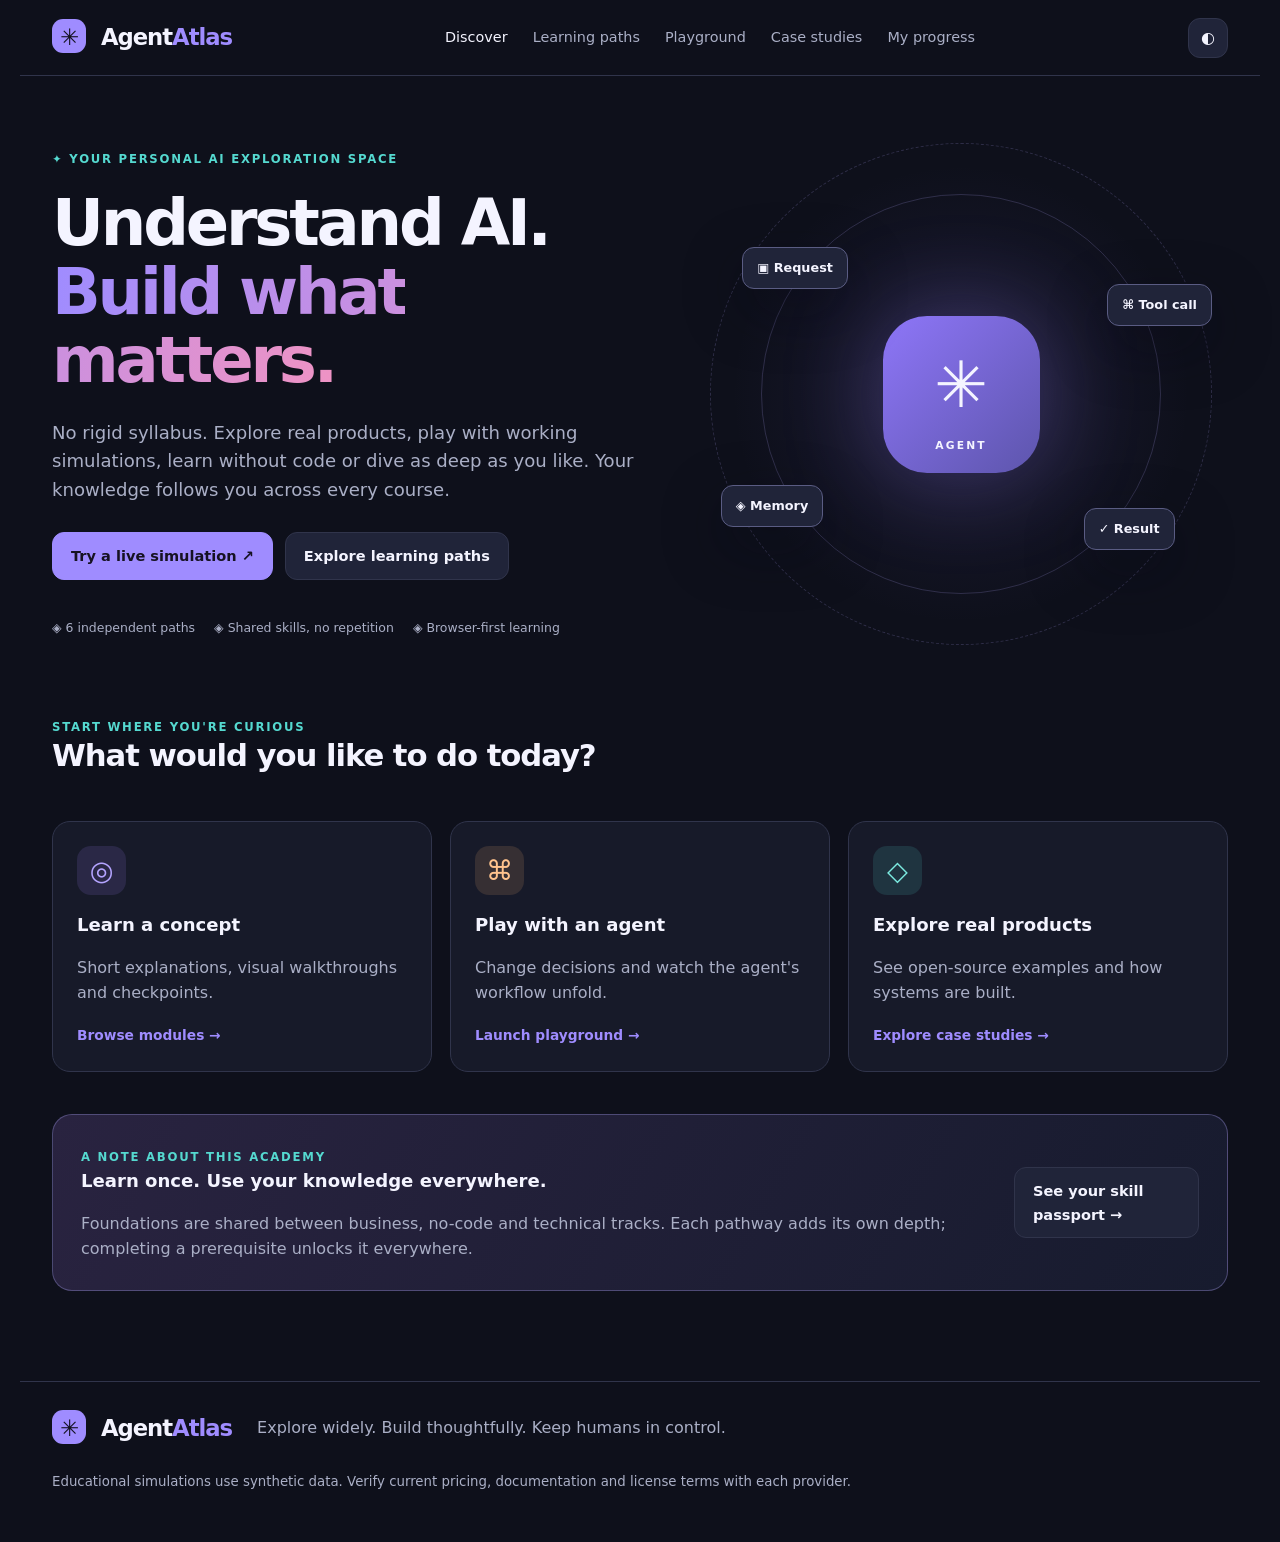
==== academy/index.html @ e8c8a623 "Import Agent Atlas six tracks and complete F-AGENT lesson with simulator, 10-question quiz, and prog" ====
<!doctype html>
<html lang="en">
<head>
  <meta charset="utf-8"><meta name="viewport" content="width=device-width, initial-scale=1">
  <meta name="description" content="Explore, learn and build AI agents through real-world cases and interactive labs.">
  <title>Agent Atlas — Your AI Learning Academy</title>
  <link rel="stylesheet" href="styles.css">
</head>
<body>
  <header class="topbar"><a class="brand" href="#home"><span class="brand-icon">✳</span> Agent<span class="accent">Atlas</span></a><nav aria-label="Main navigation"><a href="#home" data-nav="home">Discover</a><a href="#paths" data-nav="paths">Learning paths</a><a href="#playground" data-nav="playground">Playground</a><a href="#cases" data-nav="cases">Case studies</a><a href="#progress" data-nav="progress">My progress</a></nav><button id="theme-toggle" class="icon-button" aria-label="Toggle theme">◐</button></header>
  <main>
    <section id="home" class="page active" aria-labelledby="hero-title">
      <div class="hero"><div><div class="eyebrow">✦ YOUR PERSONAL AI EXPLORATION SPACE</div><h1 id="hero-title">Understand AI.<br><span class="gradient-text">Build what matters.</span></h1><p class="hero-copy">No rigid syllabus. Explore real products, play with working simulations, learn without code or dive as deep as you like. Your knowledge follows you across every course.</p><div class="actions"><a class="btn primary" href="#playground">Try a live simulation ↗</a><a class="btn secondary" href="#paths">Explore learning paths</a></div><div class="hero-meta"><span>◈ 6 independent paths</span><span>◈ Shared skills, no repetition</span><span>◈ Browser-first learning</span></div></div><div class="hero-art" aria-label="Illustration of agent request, decision, tool and result"><div class="orbit orbit-1"></div><div class="orbit orbit-2"></div><div class="core">✳<small>AGENT</small></div><span class="orbit-chip chip-a">▣ Request</span><span class="orbit-chip chip-b">⌘ Tool call</span><span class="orbit-chip chip-c">✓ Result</span><span class="orbit-chip chip-d">◈ Memory</span></div></div>
      <div class="section-heading"><div><div class="eyebrow">START WHERE YOU'RE CURIOUS</div><h2>What would you like to do today?</h2></div></div><div class="feature-grid"><a href="#paths" class="feature-card"><span class="feature-icon purple">◎</span><h3>Learn a concept</h3><p>Short explanations, visual walkthroughs and checkpoints.</p><span class="card-link">Browse modules →</span></a><a href="#playground" class="feature-card"><span class="feature-icon orange">⌘</span><h3>Play with an agent</h3><p>Change decisions and watch the agent's workflow unfold.</p><span class="card-link">Launch playground →</span></a><a href="#cases" class="feature-card"><span class="feature-icon teal">◇</span><h3>Explore real products</h3><p>See open-source examples and how systems are built.</p><span class="card-link">Explore case studies →</span></a></div>
      <div class="callout"><div><span class="eyebrow">A NOTE ABOUT THIS ACADEMY</span><h3>Learn once. Use your knowledge everywhere.</h3><p>Foundations are shared between business, no-code and technical tracks. Each pathway adds its own depth; completing a prerequisite unlocks it everywhere.</p></div><a class="btn secondary" href="#progress">See your skill passport →</a></div>
    </section>
    <section id="paths" class="page" aria-labelledby="paths-title"><div class="page-intro"><div class="eyebrow">YOUR JOURNEY, YOUR RULES</div><h1 id="paths-title">Choose a learning path</h1><p>Courses are independent and vary in length. Start with Foundations, then follow whatever sparks your curiosity. Shared modules automatically carry over.</p><a class="btn secondary" href="books/STUDY-PLAN.html">Open the self-paced study planner →</a></div><div id="paths-grid" class="path-grid"></div><div class="section-heading"><div><div class="eyebrow">REUSABLE BUILDING BLOCKS</div><h2>Skill library</h2><p>Each shared skill is completed only once.</p></div><select id="module-filter" aria-label="Filter modules"><option value="all">All topics</option><option value="foundation">Foundation</option><option value="business">Business</option><option value="nocode">No-code</option><option value="technical">Technical</option></select></div><div id="module-grid" class="module-grid"></div></section>
    <section id="lesson" class="page" aria-labelledby="lesson-title"><button class="text-button" id="lesson-back">← All learning paths</button><div id="lesson-content"></div></section>
    <section id="playground" class="page" aria-labelledby="playground-title"><div class="page-intro"><div class="eyebrow">HANDS-ON · ZERO SETUP</div><h1 id="playground-title">The Agent Playground</h1><p>Run a simulated agent, inspect every decision and try to break its behavior. Everything here runs in your browser with synthetic data—no model or external API is called.</p></div><div class="playground-layout"><div class="lab-panel"><div class="panel-top"><span class="dot"></span> INTERACTIVE LAB 01 <span class="pill">SIMULATION</span></div><h2>Inside an agent's mind</h2><p>Pick a mission and step through the decision loop.</p><label for="scenario">Choose a real-world task</label><select id="scenario"><option value="etl">Investigate yesterday's ETL failures</option><option value="expenses">Organize receipts into expense categories</option><option value="market">Research a new app opportunity</option></select><div class="controls"><button class="btn primary" id="next-step">Next decision →</button><button class="btn secondary" id="reset-sim">Reset</button><button class="btn secondary" id="auto-sim">Run all</button></div><div class="stat-line"><span>Step <strong id="step-count">0 / 5</strong></span><span>Estimated model calls: <strong id="model-count">0</strong></span></div><div class="simulation-flow" id="simulation-flow"><div class="flow-node">👤 Request</div><div class="flow-node">✳ Decide</div><div class="flow-node">⌘ Tool</div><div class="flow-node">◈ Observe</div><div class="flow-node">✓ Answer</div></div><div id="sim-explanation" class="result-box" aria-live="polite">Press <strong>Next decision</strong> to inspect the first step.</div></div><div class="lab-panel trace-panel"><div class="panel-top">EXECUTION TRACE <span class="pill">TRANSPARENT</span></div><h3>What happened?</h3><div id="trace" class="trace-log" aria-live="polite"><p class="muted">Your agent's decisions will appear here.</p></div><div class="lab-note"><strong>Important:</strong> The model suggests an action, but the host application validates and executes it. A real agent should use permissions, timeouts and a maximum number of steps.</div></div></div><div class="section-heading"><div><h2>Challenge yourself</h2><p>Answer and get immediate feedback.</p></div></div><div id="challenge" class="challenge"></div></section>
    <section id="cases" class="page" aria-labelledby="cases-title"><div class="page-intro"><div class="eyebrow">LEARN FROM WHAT ALREADY EXISTS</div><h1 id="cases-title">Real-world case studies</h1><p>Explore actual open-source projects, inspect their architecture and compare approaches. Links lead to original repositories and documentation. These case-study summaries are learning guides, not claims of hands-on audits.</p></div><div id="case-grid" class="case-grid"></div><div class="callout"><div><span class="eyebrow">CASE STUDY EXERCISE</span><h3>Try the 15-minute architecture detective challenge</h3><p>Open one project. Find its entry point, tool definitions and state storage. Sketch how data travels from a user request to an answer.</p></div><button class="btn secondary" id="copy-checklist">Copy checklist ↗</button></div></section>
    <section id="progress" class="page" aria-labelledby="progress-title"><div class="page-intro"><div class="eyebrow">YOUR LEARNING PASSPORT</div><h1 id="progress-title">Every skill counts.</h1><p>Complete quizzes and mark hands-on work as finished. Your progress is saved locally in this browser; it is not yet synchronized between devices.</p></div><div class="progress-summary"><div><span class="eyebrow">YOUR EXPERIENCE</span><div class="big-number" id="xp">0 <small>XP</small></div><div class="progress-bar"><span id="xp-fill"></span></div><p id="progress-caption" class="muted">Your journey starts here.</p></div><div class="achievement-art">🏆</div></div><h2>Course trophies</h2><div id="trophy-grid" class="trophy-grid"></div><h2>Completed modules</h2><div id="completed-list" class="completion-list"></div><button class="text-button danger" id="clear-progress">Reset local progress</button></section>
  </main><footer><div class="brand"><span class="brand-icon">✳</span> Agent<span class="accent">Atlas</span></div><p>Explore widely. Build thoughtfully. Keep humans in control.</p><small>Educational simulations use synthetic data. Verify current pricing, documentation and license terms with each provider.</small></footer>
  <script src="data.js"></script><script src="app.js"></script>
</body></html>
---- academy/styles.css ----
:root{--bg:#0e101b;--surface:#171a29;--surface2:#202439;--line:#30344b;--text:#f4f4ff;--muted:#aaafc6;--accent:#9f8cff;--accent2:#55d9d0;--pink:#ef93c4;--shadow:0 20px 60px #07081766;font:16px/1.6 Inter,ui-sans-serif,system-ui,-apple-system,Segoe UI,sans-serif;color-scheme:dark}*{box-sizing:border-box}html{scroll-behavior:smooth}body{margin:0;background:var(--bg);color:var(--text)}a{color:inherit;text-decoration:none}button,select{font:inherit}button{cursor:pointer}h1,h2,h3,p{margin-top:0}h1{font-size:clamp(2.5rem,5vw,4.7rem);line-height:1.07;letter-spacing:-.05em}h2{font-size:clamp(1.5rem,2.4vw,2.3rem);line-height:1.2;letter-spacing:-.035em}h3{font-size:1.13rem;line-height:1.3}p{color:var(--muted)}.topbar{height:76px;display:flex;align-items:center;justify-content:space-between;gap:20px;max-width:1240px;margin:auto;padding:0 32px;border-bottom:1px solid var(--line)}.brand{font-size:1.42rem;font-weight:800;letter-spacing:-.045em;white-space:nowrap}.brand-icon{display:inline-grid;place-items:center;width:34px;height:34px;border-radius:11px;background:var(--accent);color:#141221;margin-right:8px}.accent{color:var(--accent)}nav{display:flex;gap:25px;align-items:center}nav a{font-size:.9rem;color:var(--muted);transition:.15s}nav a:hover,nav a.selected{color:var(--text)}.icon-button{background:var(--surface2);border:1px solid var(--line);color:var(--text);border-radius:12px;width:40px;height:40px}.page{display:none;max-width:1240px;margin:auto;padding:38px 32px 90px;min-height:65vh}.page.active{display:block}.hero{display:grid;grid-template-columns:1.06fr .94fr;gap:40px;align-items:center;min-height:560px}.hero h1{margin:20px 0 24px}.eyebrow{color:var(--accent2);letter-spacing:.15em;text-transform:uppercase;font-size:.73rem;font-weight:800}.gradient-text{background:linear-gradient(100deg,var(--accent),var(--pink));-webkit-background-clip:text;background-clip:text;color:transparent}.hero-copy{font-size:1.13rem;max-width:600px}.actions,.controls{display:flex;gap:12px;flex-wrap:wrap;margin:27px 0}.btn{border:1px solid var(--line);border-radius:12px;padding:11px 18px;font-weight:700;font-size:.91rem;display:inline-flex;align-items:center;justify-content:center;gap:8px;transition:transform .15s,background .15s}.btn:hover,.feature-card:hover,.module-card:hover{transform:translateY(-2px)}.btn.primary{background:var(--accent);border-color:var(--accent);color:#161222}.btn.secondary{background:var(--surface2);color:var(--text)}.hero-meta{display:flex;flex-wrap:wrap;gap:19px;color:var(--muted);font-size:.78rem;margin-top:38px}.hero-art{height:460px;position:relative;display:grid;place-items:center;background:radial-gradient(circle,#6e59c125,transparent 65%)}.orbit{position:absolute;width:75%;aspect-ratio:1;border-radius:50%;border:1px solid #7b74b04b}.orbit-2{width:94%;border-style:dashed;animation:spin 65s linear infinite}.core{width:157px;height:157px;border-radius:44px;background:linear-gradient(135deg,#8e76f8,#5d55ac);box-shadow:0 0 100px #9984ff55;display:flex;flex-direction:column;align-items:center;justify-content:center;font-size:4rem;font-weight:800;z-index:1}.core small{font-size:.67rem;letter-spacing:.2em}.orbit-chip{position:absolute;padding:10px 14px;background:var(--surface2);border:1px solid #5a5c83;border-radius:12px;box-shadow:var(--shadow);font-size:.8rem;font-weight:700;z-index:2}.chip-a{top:18%;left:9%}.chip-b{top:26%;right:3%}.chip-c{bottom:16%;right:10%}.chip-d{bottom:21%;left:5%}@keyframes spin{to{transform:rotate(360deg)}}.section-heading{display:flex;align-items:end;justify-content:space-between;gap:18px;margin:44px 0 22px}.feature-grid,.path-grid,.module-grid,.case-grid,.trophy-grid{display:grid;gap:18px}.feature-grid{grid-template-columns:repeat(3,1fr)}.feature-card,.path-card,.module-card,.case-card,.trophy-card{display:block;background:var(--surface);border:1px solid var(--line);border-radius:18px;padding:24px;transition:transform .15s,border-color .15s}.feature-card:hover,.path-card:hover,.module-card:hover{border-color:var(--accent)}.feature-icon{display:inline-grid;place-items:center;width:49px;height:49px;font-size:1.7rem;border-radius:14px;margin-bottom:18px}.purple{background:#9d87fd23;color:#b4a4ff}.orange{background:#f9b67522;color:#ffc38e}.teal{background:#55d9d022;color:#7ceae0}.card-link{color:var(--accent);font-size:.86rem;font-weight:700}.callout{display:flex;align-items:center;justify-content:space-between;gap:28px;border:1px solid #7771ac88;border-radius:20px;background:linear-gradient(120deg,#292340,#171b2e);padding:28px;margin-top:42px}.callout p{margin-bottom:0}.page-intro{max-width:770px;margin:30px 0 36px}.page-intro h1{font-size:clamp(2.4rem,4vw,3.7rem);margin:12px 0}.path-grid{grid-template-columns:repeat(3,1fr)}.path-top{display:flex;justify-content:space-between;gap:8px;align-items:center}.path-emoji{font-size:2rem}.pill{display:inline-flex;align-items:center;background:#9382ee27;color:#c2b7ff;border:1px solid #877ac94b;border-radius:100px;padding:3px 9px;font-size:.68rem;font-weight:800;letter-spacing:.03em}.path-card h3{margin-top:17px}.path-card p{min-height:72px}.meta{font-size:.8rem;color:var(--muted);margin:13px 0}.module-grid{grid-template-columns:repeat(3,1fr)}.module-card{padding:19px;text-align:left;color:inherit;cursor:pointer}.module-card h3{margin:8px 0}.module-card p{font-size:.88rem}.module-card .status{font-size:.75rem;color:var(--accent2)}select{background:var(--surface2);border:1px solid var(--line);border-radius:10px;padding:12px;color:var(--text);max-width:100%}.text-button{border:0;background:transparent;color:var(--accent);padding:0;font-weight:700;margin-bottom:20px}.lesson-shell{display:grid;grid-template-columns:minmax(0,1fr) 270px;gap:30px}.lesson-body,.lesson-aside,.lab-panel{background:var(--surface);border:1px solid var(--line);border-radius:18px;padding:28px}.lesson-body h1{font-size:2.6rem}.lesson-body h2{font-size:1.6rem;margin:35px 0 14px}.lesson-body ul{color:var(--muted)}.lesson-body li{margin-bottom:9px}.lesson-aside{align-self:start;position:sticky;top:15px}.lesson-aside .btn{width:100%;margin:8px 0}.diagram{display:grid;grid-template-columns:repeat(5,1fr);gap:9px;margin:25px 0}.diagram div{padding:15px 7px;text-align:center;background:var(--surface2);border:1px solid var(--line);border-radius:12px;font-size:.8rem}.lesson-quiz{margin-top:30px;padding:20px;background:var(--surface2);border-radius:15px}.option{display:block;width:100%;text-align:left;margin:8px 0;border:1px solid var(--line);background:var(--surface);color:var(--text);padding:12px;border-radius:10px}.option:hover{border-color:var(--accent)}.feedback{padding:13px;margin-top:12px;border-radius:9px;background:#51b7a31c;color:var(--accent2)}.feedback.error{background:#ee8e8e14;color:#f6adad}.playground-layout{display:grid;grid-template-columns:1.1fr .9fr;gap:22px}.panel-top{display:flex;align-items:center;gap:8px;font-size:.7rem;font-weight:800;letter-spacing:.12em;color:var(--muted);margin-bottom:22px}.panel-top .pill{margin-left:auto}.dot{width:8px;height:8px;background:var(--accent2);border-radius:50%}.lab-panel label{display:block;font-weight:700;margin-bottom:7px}.lab-panel select{width:100%}.stat-line{display:flex;justify-content:space-between;font-size:.83rem;color:var(--muted)}.simulation-flow{display:grid;grid-template-columns:repeat(5,1fr);gap:7px;margin:20px 0}.flow-node{min-height:78px;display:grid;place-items:center;text-align:center;background:var(--surface2);border:1px solid var(--line);padding:8px;border-radius:9px;font-size:.77rem}.flow-node.done{background:#5cc6b51c;border-color:var(--accent2)}.flow-node.current{background:#a58aff33;border-color:var(--accent)}.result-box,.lab-note{padding:17px;border-radius:12px;background:var(--surface2);color:var(--muted);font-size:.91rem}.trace-log{height:365px;overflow:auto;background:#0a0d18;border:1px solid var(--line);padding:17px;border-radius:13px;font-family:ui-monospace,SFMono-Regular,monospace;font-size:.77rem}.trace-entry{border-left:2px solid var(--accent);padding:2px 0 9px 13px;margin-bottom:13px;white-space:pre-wrap;overflow-wrap:anywhere}.trace-entry b{color:var(--accent2)}.lab-note{margin-top:18px}.muted{color:var(--muted)}.challenge{max-width:780px;background:var(--surface);padding:25px;border-radius:16px;border:1px solid var(--line)}.case-grid{grid-template-columns:repeat(3,1fr)}.case-card .case-icon{font-size:2rem}.case-card a{color:var(--accent);font-weight:700}.case-card ul{padding-left:20px;color:var(--muted);font-size:.85rem}.progress-summary{display:flex;justify-content:space-between;align-items:center;background:linear-gradient(120deg,#332a61,var(--surface));padding:35px;border-radius:22px;margin-bottom:40px}.big-number{font-size:3.5rem;font-weight:800}.big-number small{font-size:1rem}.progress-bar{width:300px;max-width:75vw;background:#ffffff22;height:10px;border-radius:50px;overflow:hidden}.progress-bar span{display:block;background:var(--accent2);height:100%;width:0}.achievement-art{font-size:6rem}.trophy-grid{grid-template-columns:repeat(3,1fr);margin-bottom:30px}.trophy-card{text-align:center}.trophy-card .trophy{font-size:3rem;filter:grayscale(1);opacity:.45}.trophy-card.earned .trophy{filter:none;opacity:1}.completion-list{margin:15px 0 25px}.completion-list p{padding:12px;border:1px solid var(--line);border-radius:9px}.danger{color:#ec9898}footer{border-top:1px solid var(--line);max-width:1240px;margin:auto;padding:28px 32px 50px;display:flex;align-items:center;gap:25px;flex-wrap:wrap}footer p{margin:0}footer small{color:var(--muted)}body.light{--bg:#f6f5ff;--surface:#fff;--surface2:#eeebfa;--line:#ddd9ed;--text:#1c2033;--muted:#575c71;--accent:#6451cd;--accent2:#15857b;--pink:#a73f8a;color-scheme:light}body.light .trace-log{background:#f4f3fa}body.light .callout{background:linear-gradient(120deg,#ede8fc,#f5f4ff)}@media(max-width:900px){nav{gap:12px;overflow:auto}.topbar{padding:0 16px}.topbar nav a{white-space:nowrap}.hero{grid-template-columns:1fr}.hero-art{height:300px}.path-grid,.module-grid,.case-grid{grid-template-columns:repeat(2,1fr)}.lesson-shell,.playground-layout{grid-template-columns:1fr}.lesson-aside{position:static}}@media(max-width:600px){.topbar{height:auto;padding:15px;align-items:start;flex-wrap:wrap}.topbar nav{order:3;width:100%;padding-bottom:4px}.page{padding:25px 17px 65px}.hero{min-height:auto;gap:0}.hero-art{height:280px}.core{width:115px;height:115px;font-size:3rem}.hero-meta{gap:8px}.feature-grid,.path-grid,.module-grid,.case-grid,.trophy-grid{grid-template-columns:1fr}.callout{display:block}.callout .btn{margin-top:18px}.section-heading{display:block}.simulation-flow,.diagram{grid-template-columns:repeat(3,1fr)}.lesson-body,.lab-panel{padding:18px}.progress-summary{padding:22px}.achievement-art{font-size:3rem}}
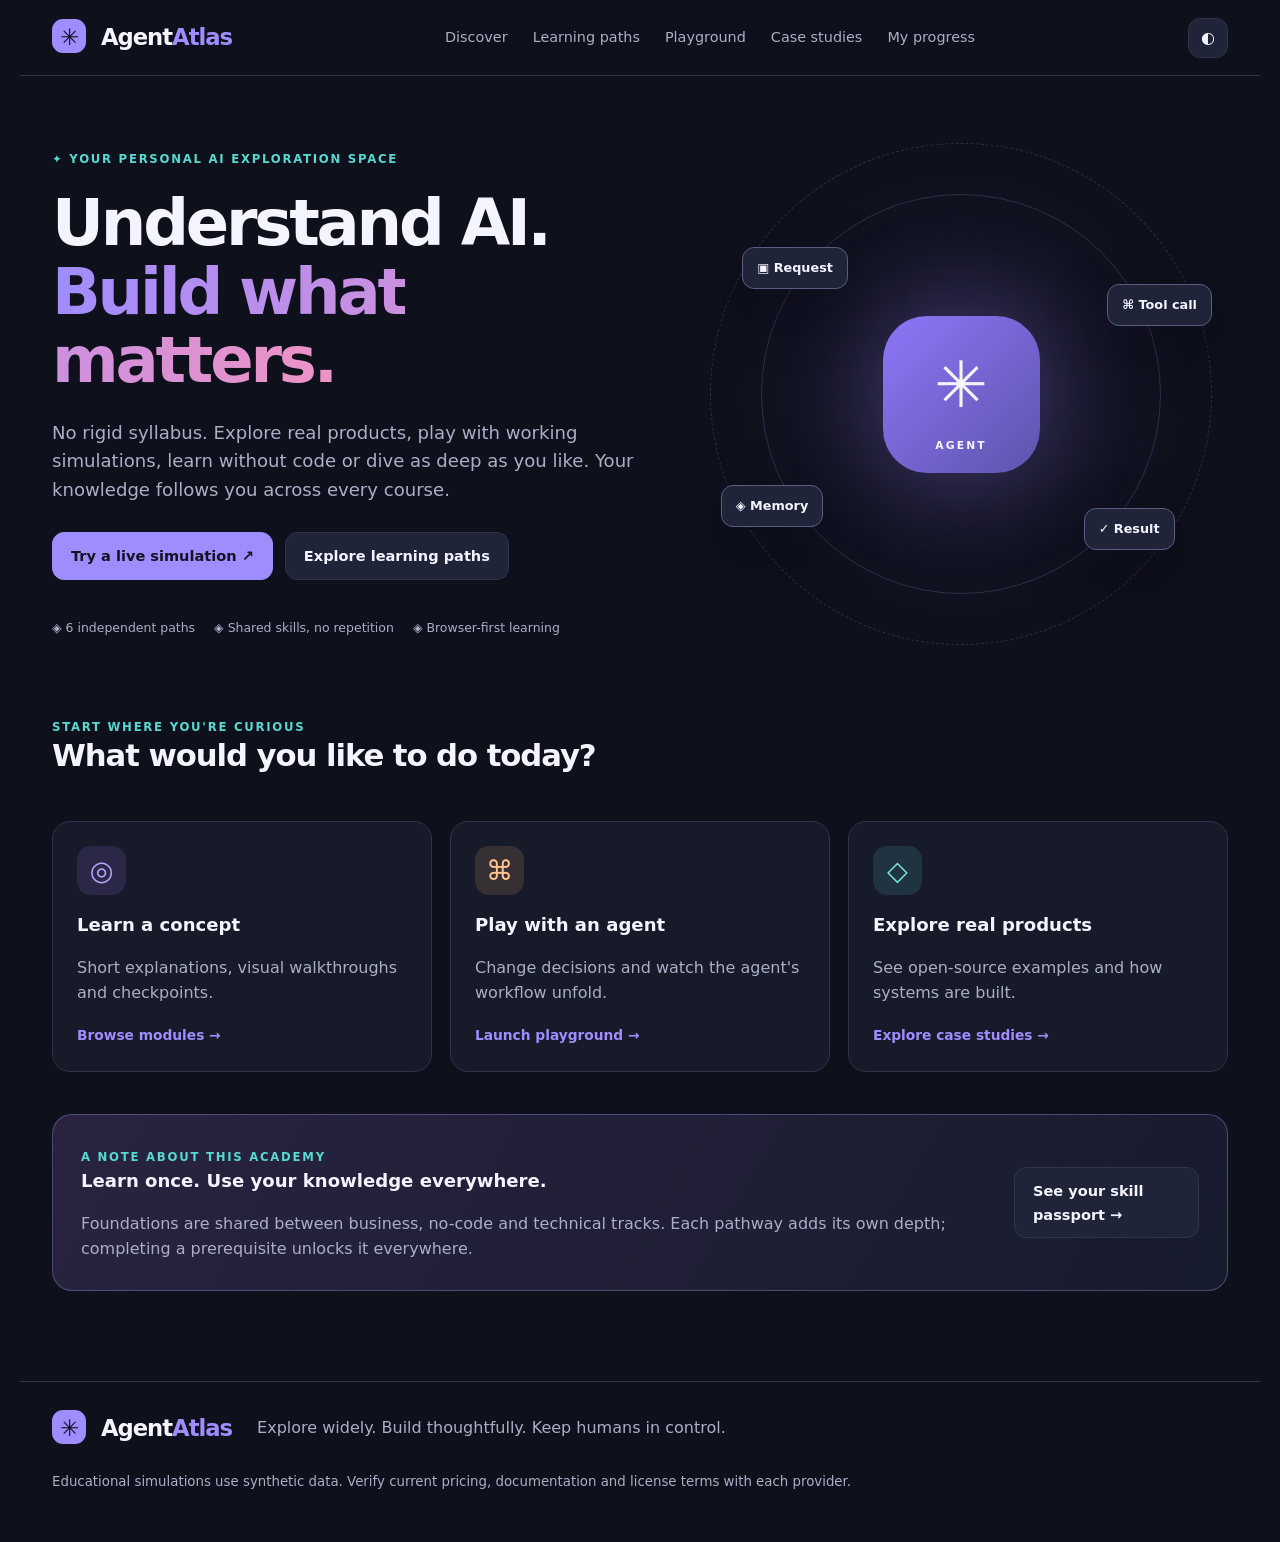
==== commit 3ac96af1: "Move checkpoints into courses and add lesson-to-revision Next navigation" ====
--- a/academy/index.html
+++ b/academy/index.html
@@ -5,6 +5,7 @@
   <meta name="description" content="Explore, learn and build AI agents through real-world cases and interactive labs.">
   <title>Agent Atlas — Your AI Learning Academy</title>
   <link rel="stylesheet" href="styles.css">
+  <link rel="stylesheet" href="course-flow.css">
 </head>
 <body>
   <header class="topbar"><a class="brand" href="#home"><span class="brand-icon">✳</span> Agent<span class="accent">Atlas</span></a><nav aria-label="Main navigation"><a href="#home" data-nav="home">Discover</a><a href="#paths" data-nav="paths">Learning paths</a><a href="#playground" data-nav="playground">Playground</a><a href="#cases" data-nav="cases">Case studies</a><a href="#progress" data-nav="progress">My progress</a></nav><button id="theme-toggle" class="icon-button" aria-label="Toggle theme">◐</button></header>
@@ -14,8 +15,10 @@
       <div class="section-heading"><div><div class="eyebrow">START WHERE YOU'RE CURIOUS</div><h2>What would you like to do today?</h2></div></div><div class="feature-grid"><a href="#paths" class="feature-card"><span class="feature-icon purple">◎</span><h3>Learn a concept</h3><p>Short explanations, visual walkthroughs and checkpoints.</p><span class="card-link">Browse modules →</span></a><a href="#playground" class="feature-card"><span class="feature-icon orange">⌘</span><h3>Play with an agent</h3><p>Change decisions and watch the agent's workflow unfold.</p><span class="card-link">Launch playground →</span></a><a href="#cases" class="feature-card"><span class="feature-icon teal">◇</span><h3>Explore real products</h3><p>See open-source examples and how systems are built.</p><span class="card-link">Explore case studies →</span></a></div>
       <div class="callout"><div><span class="eyebrow">A NOTE ABOUT THIS ACADEMY</span><h3>Learn once. Use your knowledge everywhere.</h3><p>Foundations are shared between business, no-code and technical tracks. Each pathway adds its own depth; completing a prerequisite unlocks it everywhere.</p></div><a class="btn secondary" href="#progress">See your skill passport →</a></div>
     </section>
-    <section id="paths" class="page" aria-labelledby="paths-title"><div class="page-intro"><div class="eyebrow">YOUR JOURNEY, YOUR RULES</div><h1 id="paths-title">Choose a learning path</h1><p>Courses are independent and vary in length. Start with Foundations, then follow whatever sparks your curiosity. Shared modules automatically carry over.</p><a class="btn secondary" href="books/STUDY-PLAN.html">Open the self-paced study planner →</a></div><div id="paths-grid" class="path-grid"></div><div class="section-heading"><div><div class="eyebrow">REUSABLE BUILDING BLOCKS</div><h2>Skill library</h2><p>Each shared skill is completed only once.</p></div><select id="module-filter" aria-label="Filter modules"><option value="all">All topics</option><option value="foundation">Foundation</option><option value="business">Business</option><option value="nocode">No-code</option><option value="technical">Technical</option></select></div><div id="module-grid" class="module-grid"></div></section>
+    <section id="paths" class="page" aria-labelledby="paths-title"><div class="page-intro"><div class="eyebrow">YOUR JOURNEY, YOUR RULES</div><h1 id="paths-title">Choose a learning path</h1><p>Each course now has its own lesson-by-lesson route. Open a course, study a lesson, complete its revision, and continue with Next. Shared skills count across courses without duplicating their teaching.</p><a class="btn secondary" href="books/STUDY-PLAN.html">Open the self-paced study planner →</a></div><div id="paths-grid" class="path-grid"></div></section>
+    <section id="course" class="page" aria-labelledby="course-title"><button class="text-button" id="course-back">← Learning paths</button><div id="course-content"></div></section>
     <section id="lesson" class="page" aria-labelledby="lesson-title"><button class="text-button" id="lesson-back">← All learning paths</button><div id="lesson-content"></div></section>
+    <section id="revision" class="page" aria-labelledby="revision-title"><button class="text-button" id="revision-back">← Course outline</button><div id="revision-content"></div></section>
     <section id="playground" class="page" aria-labelledby="playground-title"><div class="page-intro"><div class="eyebrow">HANDS-ON · ZERO SETUP</div><h1 id="playground-title">The Agent Playground</h1><p>Run a simulated agent, inspect every decision and try to break its behavior. Everything here runs in your browser with synthetic data—no model or external API is called.</p></div><div class="playground-layout"><div class="lab-panel"><div class="panel-top"><span class="dot"></span> INTERACTIVE LAB 01 <span class="pill">SIMULATION</span></div><h2>Inside an agent's mind</h2><p>Pick a mission and step through the decision loop.</p><label for="scenario">Choose a real-world task</label><select id="scenario"><option value="etl">Investigate yesterday's ETL failures</option><option value="expenses">Organize receipts into expense categories</option><option value="market">Research a new app opportunity</option></select><div class="controls"><button class="btn primary" id="next-step">Next decision →</button><button class="btn secondary" id="reset-sim">Reset</button><button class="btn secondary" id="auto-sim">Run all</button></div><div class="stat-line"><span>Step <strong id="step-count">0 / 5</strong></span><span>Estimated model calls: <strong id="model-count">0</strong></span></div><div class="simulation-flow" id="simulation-flow"><div class="flow-node">👤 Request</div><div class="flow-node">✳ Decide</div><div class="flow-node">⌘ Tool</div><div class="flow-node">◈ Observe</div><div class="flow-node">✓ Answer</div></div><div id="sim-explanation" class="result-box" aria-live="polite">Press <strong>Next decision</strong> to inspect the first step.</div></div><div class="lab-panel trace-panel"><div class="panel-top">EXECUTION TRACE <span class="pill">TRANSPARENT</span></div><h3>What happened?</h3><div id="trace" class="trace-log" aria-live="polite"><p class="muted">Your agent's decisions will appear here.</p></div><div class="lab-note"><strong>Important:</strong> The model suggests an action, but the host application validates and executes it. A real agent should use permissions, timeouts and a maximum number of steps.</div></div></div><div class="section-heading"><div><h2>Challenge yourself</h2><p>Answer and get immediate feedback.</p></div></div><div id="challenge" class="challenge"></div></section>
     <section id="cases" class="page" aria-labelledby="cases-title"><div class="page-intro"><div class="eyebrow">LEARN FROM WHAT ALREADY EXISTS</div><h1 id="cases-title">Real-world case studies</h1><p>Explore actual open-source projects, inspect their architecture and compare approaches. Links lead to original repositories and documentation. These case-study summaries are learning guides, not claims of hands-on audits.</p></div><div id="case-grid" class="case-grid"></div><div class="callout"><div><span class="eyebrow">CASE STUDY EXERCISE</span><h3>Try the 15-minute architecture detective challenge</h3><p>Open one project. Find its entry point, tool definitions and state storage. Sketch how data travels from a user request to an answer.</p></div><button class="btn secondary" id="copy-checklist">Copy checklist ↗</button></div></section>
     <section id="progress" class="page" aria-labelledby="progress-title"><div class="page-intro"><div class="eyebrow">YOUR LEARNING PASSPORT</div><h1 id="progress-title">Every skill counts.</h1><p>Complete quizzes and mark hands-on work as finished. Your progress is saved locally in this browser; it is not yet synchronized between devices.</p></div><div class="progress-summary"><div><span class="eyebrow">YOUR EXPERIENCE</span><div class="big-number" id="xp">0 <small>XP</small></div><div class="progress-bar"><span id="xp-fill"></span></div><p id="progress-caption" class="muted">Your journey starts here.</p></div><div class="achievement-art">🏆</div></div><h2>Course trophies</h2><div id="trophy-grid" class="trophy-grid"></div><h2>Completed modules</h2><div id="completed-list" class="completion-list"></div><button class="text-button danger" id="clear-progress">Reset local progress</button></section>
--- a/academy/course-flow.css
+++ b/academy/course-flow.css
@@ -0,0 +1 @@
+.course-sequence{display:grid;gap:15px;margin:24px 0 35px;max-width:900px}.course-step{display:grid;grid-template-columns:52px 1fr;gap:19px;background:var(--surface);border:1px solid var(--line);border-radius:18px;padding:23px}.step-number{width:46px;height:46px;border-radius:14px;display:grid;place-items:center;background:var(--surface2);color:var(--accent);font-weight:800;font-size:1.2rem}.step-details h2{font-size:1.45rem;margin:7px 0}.step-details p{margin:7px 0}.course-actions,.lesson-navigation{display:flex;gap:12px;align-items:center;flex-wrap:wrap;margin:20px 0}.lesson-navigation{padding:20px 0;border-top:1px solid var(--line)}.revision-panel{background:var(--surface);border:1px solid var(--line);padding:26px;border-radius:18px;margin:22px 0;max-width:880px}.revision-panel h2{font-size:1.45rem}.revision-answer{display:block;width:100%;min-height:120px;padding:13px;margin:13px 0;border:1px solid var(--line);border-radius:12px;background:var(--surface2);color:var(--text);font:inherit}.revision-panel details{margin:17px 0;padding:14px;border-radius:12px;background:var(--surface2)}.revision-panel summary{cursor:pointer;font-weight:700}.revision-selfcheck{display:flex;gap:10px;align-items:flex-start;color:var(--muted);font-size:.94rem}.revision-selfcheck input{margin-top:6px}.revision-feedback{max-width:860px;padding:13px;border-radius:10px;background:var(--surface2);color:var(--accent2)}.revision-feedback.error{color:#e9a0a0}.disabled-link,.btn:disabled{opacity:.5;cursor:not-allowed}.lesson-body .btn{margin:7px 8px 7px 0}.course-step:focus-within{border-color:var(--accent)}@media(max-width:650px){.course-step{grid-template-columns:1fr;padding:17px}.course-actions .btn,.lesson-navigation .btn,.lesson-navigation button{width:100%}.revision-panel{padding:18px}}
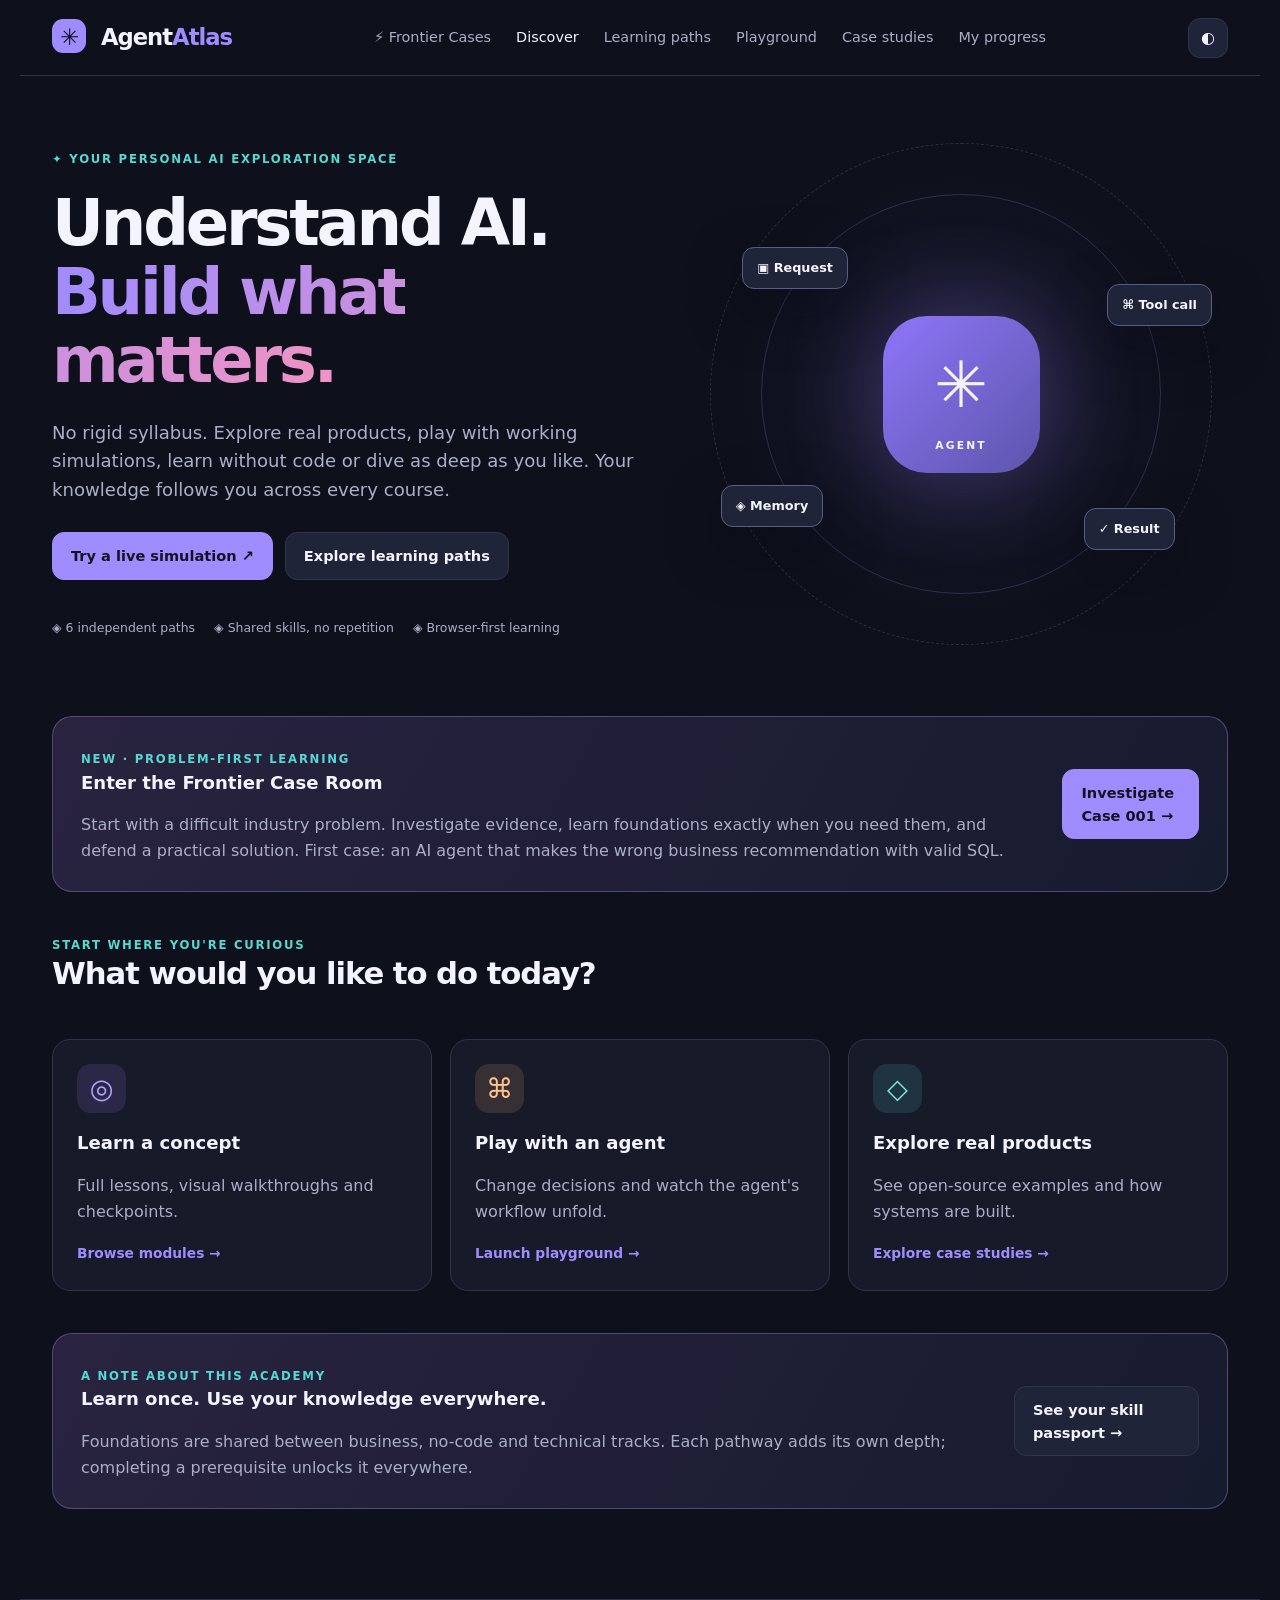
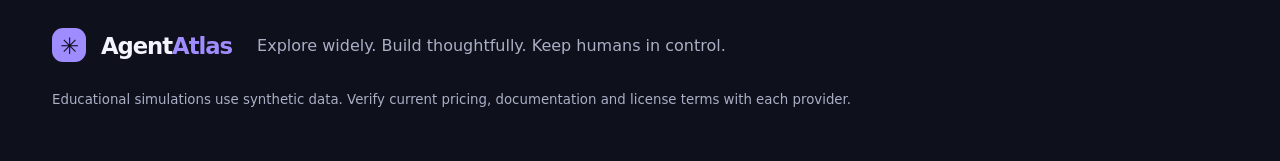
==== commit 583db543: "feat(frontier): surface problem-first case room in Agent Atlas" ====
--- a/academy/index.html
+++ b/academy/index.html
@@ -8,11 +8,12 @@
   <link rel="stylesheet" href="course-flow.css">
 </head>
 <body>
-  <header class="topbar"><a class="brand" href="#home"><span class="brand-icon">✳</span> Agent<span class="accent">Atlas</span></a><nav aria-label="Main navigation"><a href="#home" data-nav="home">Discover</a><a href="#paths" data-nav="paths">Learning paths</a><a href="#playground" data-nav="playground">Playground</a><a href="#cases" data-nav="cases">Case studies</a><a href="#progress" data-nav="progress">My progress</a></nav><button id="theme-toggle" class="icon-button" aria-label="Toggle theme">◐</button></header>
+  <header class="topbar"><a class="brand" href="#home"><span class="brand-icon">✳</span> Agent<span class="accent">Atlas</span></a><nav aria-label="Main navigation"><a href="frontier/index.html">⚡ Frontier Cases</a><a href="#home" data-nav="home">Discover</a><a href="#paths" data-nav="paths">Learning paths</a><a href="#playground" data-nav="playground">Playground</a><a href="#cases" data-nav="cases">Case studies</a><a href="#progress" data-nav="progress">My progress</a></nav><button id="theme-toggle" class="icon-button" aria-label="Toggle theme">◐</button></header>
   <main>
     <section id="home" class="page active" aria-labelledby="hero-title">
       <div class="hero"><div><div class="eyebrow">✦ YOUR PERSONAL AI EXPLORATION SPACE</div><h1 id="hero-title">Understand AI.<br><span class="gradient-text">Build what matters.</span></h1><p class="hero-copy">No rigid syllabus. Explore real products, play with working simulations, learn without code or dive as deep as you like. Your knowledge follows you across every course.</p><div class="actions"><a class="btn primary" href="#playground">Try a live simulation ↗</a><a class="btn secondary" href="#paths">Explore learning paths</a></div><div class="hero-meta"><span>◈ 6 independent paths</span><span>◈ Shared skills, no repetition</span><span>◈ Browser-first learning</span></div></div><div class="hero-art" aria-label="Illustration of agent request, decision, tool and result"><div class="orbit orbit-1"></div><div class="orbit orbit-2"></div><div class="core">✳<small>AGENT</small></div><span class="orbit-chip chip-a">▣ Request</span><span class="orbit-chip chip-b">⌘ Tool call</span><span class="orbit-chip chip-c">✓ Result</span><span class="orbit-chip chip-d">◈ Memory</span></div></div>
-      <div class="section-heading"><div><div class="eyebrow">START WHERE YOU'RE CURIOUS</div><h2>What would you like to do today?</h2></div></div><div class="feature-grid"><a href="#paths" class="feature-card"><span class="feature-icon purple">◎</span><h3>Learn a concept</h3><p>Short explanations, visual walkthroughs and checkpoints.</p><span class="card-link">Browse modules →</span></a><a href="#playground" class="feature-card"><span class="feature-icon orange">⌘</span><h3>Play with an agent</h3><p>Change decisions and watch the agent's workflow unfold.</p><span class="card-link">Launch playground →</span></a><a href="#cases" class="feature-card"><span class="feature-icon teal">◇</span><h3>Explore real products</h3><p>See open-source examples and how systems are built.</p><span class="card-link">Explore case studies →</span></a></div>
+      <div class="callout"><div><span class="eyebrow">NEW · PROBLEM-FIRST LEARNING</span><h3>Enter the Frontier Case Room</h3><p>Start with a difficult industry problem. Investigate evidence, learn foundations exactly when you need them, and defend a practical solution. First case: an AI agent that makes the wrong business recommendation with valid SQL.</p></div><a class="btn primary" href="frontier/index.html">Investigate Case 001 →</a></div>
+      <div class="section-heading"><div><div class="eyebrow">START WHERE YOU'RE CURIOUS</div><h2>What would you like to do today?</h2></div></div><div class="feature-grid"><a href="#paths" class="feature-card"><span class="feature-icon purple">◎</span><h3>Learn a concept</h3><p>Full lessons, visual walkthroughs and checkpoints.</p><span class="card-link">Browse modules →</span></a><a href="#playground" class="feature-card"><span class="feature-icon orange">⌘</span><h3>Play with an agent</h3><p>Change decisions and watch the agent's workflow unfold.</p><span class="card-link">Launch playground →</span></a><a href="#cases" class="feature-card"><span class="feature-icon teal">◇</span><h3>Explore real products</h3><p>See open-source examples and how systems are built.</p><span class="card-link">Explore case studies →</span></a></div>
       <div class="callout"><div><span class="eyebrow">A NOTE ABOUT THIS ACADEMY</span><h3>Learn once. Use your knowledge everywhere.</h3><p>Foundations are shared between business, no-code and technical tracks. Each pathway adds its own depth; completing a prerequisite unlocks it everywhere.</p></div><a class="btn secondary" href="#progress">See your skill passport →</a></div>
     </section>
     <section id="paths" class="page" aria-labelledby="paths-title"><div class="page-intro"><div class="eyebrow">YOUR JOURNEY, YOUR RULES</div><h1 id="paths-title">Choose a learning path</h1><p>Each course now has its own lesson-by-lesson route. Open a course, study a lesson, complete its revision, and continue with Next. Shared skills count across courses without duplicating their teaching.</p><a class="btn secondary" href="books/STUDY-PLAN.html">Open the self-paced study planner →</a></div><div id="paths-grid" class="path-grid"></div></section>
